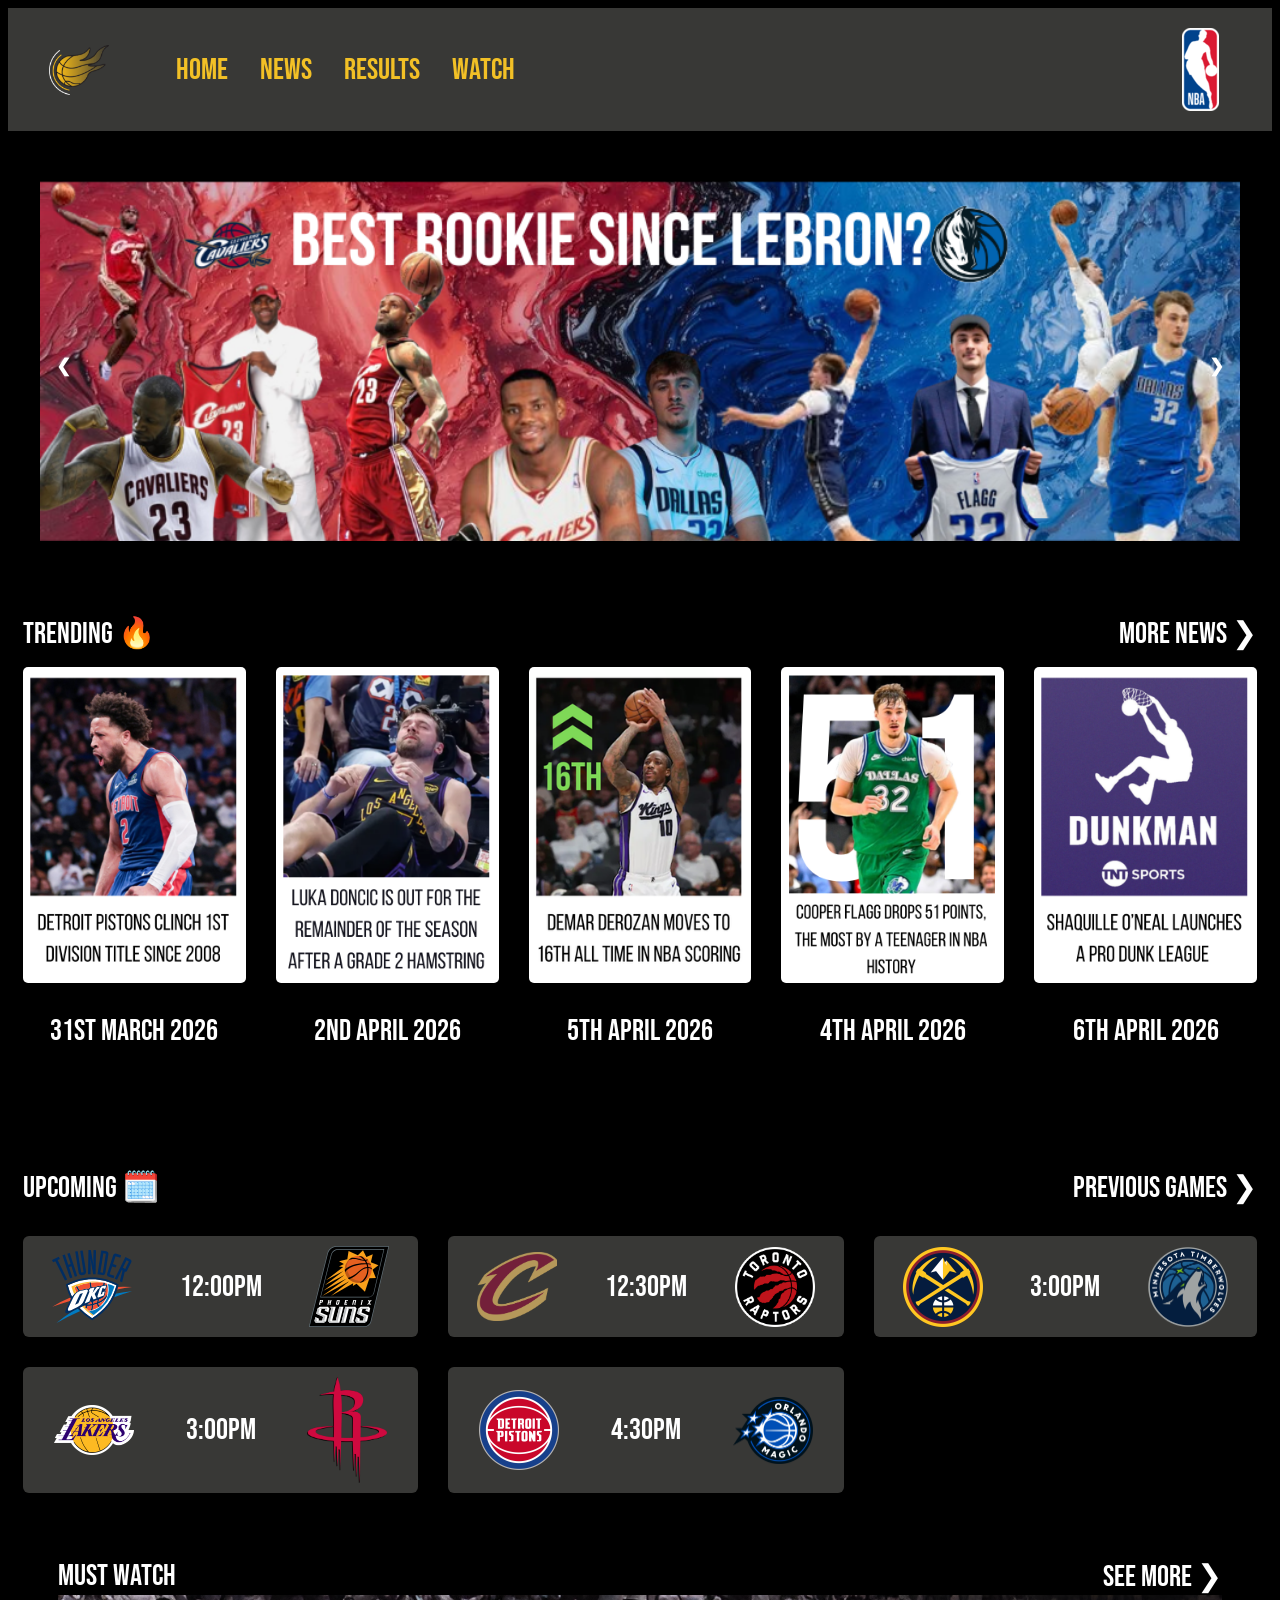
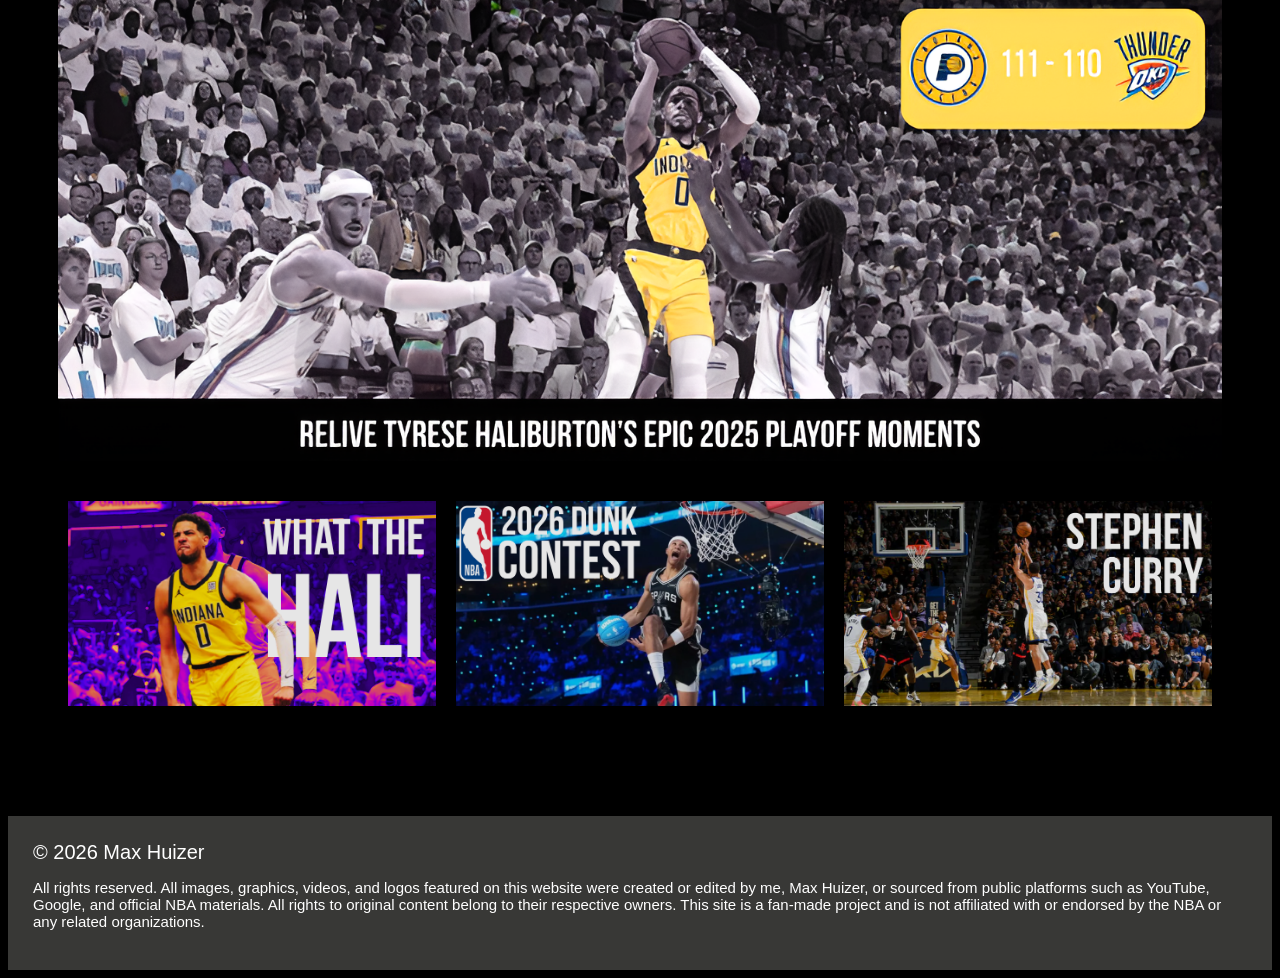
==== index.html @ 15a1193b "home page" ====
<!DOCTYPE html>
<html lang="en">
<head>
    <link rel="stylesheet" href="style.css">
    <meta charset="UTF-8">
    <meta name="viewport" content="width=device-width, initial-scale=1.0">
    <title>Max's basketball website</title>
    <link rel="icon" type="image/png" href="images/website logo.png">
    <link rel="preconnect" href="https://fonts.googleapis.com">
    <link rel="preconnect" href="https://fonts.gstatic.com" crossorigin>
    <link href="https://fonts.googleapis.com/css2?family=Bebas+Neue&display=swap" rel="stylesheet">
</head>
<body>


<div class="navbar">
  <div class="Logo1">
   <img src="images/website logo.png" alt="Website Logo">
  </div>

  <div class="navbarlinks">
  <ul>
  <li><a href="index.html">Home</a></li>

  <li class="dropdown">
  <a href="#" class="dropbtn">News</a>
  <div class="dropdown-content">
  <a href="News.html">Breaking News</a>
  <a href="trades.html">Trades</a>
  </div>
  </li>

  <li class="dropdown">
  <a href="#" class="dropbtn">Results</a>
  <div class="dropdown-content">
  <a href="Results.html">Final Scores</a>
  <a href="standings.html">Standings</a>
  </div>
 </li>

 <li class="dropdown">
  <a href="#" class="dropbtn">Watch</a>
  <div class="dropdown-content">
  <a href="highlights.html">Game highlights</a>
  <a href="player_highlights.html">Player Highlights</a>
  </div>
  </li>
  </ul>
  </div>

  <div class="nbalogo">
    <img src="images/NBA.png" alt="NBA Logo">
  </div>
</div>

<div class="home-container">

<div class="mySlides fade">
  <img src="images/Rookie.png" style="width:100%">
</div>

<div class="mySlides fade">
  <img src="images/wemby home slide.png" style="width:100%">
</div>

<div class="mySlides fade">
  <img src="images/HOF.png" style="width:100%">
</div>

<div class="mySlides fade">
  <img src="images/Garnett jersey.png" style="width:100%">
</div>

<div class="mySlides fade">
  <img src="images/expansion32.png" style="width:100%">
</div>

<div class="mySlides fade">
  <img src="images/mvp.png" style="width:100%">
</div>

<a class="prev" onclick="plusSlides(-1)">❮</a>
<a class="next" onclick="plusSlides(1)">❯</a>

</div>
<br>

  </div>

</div>

<div class="trending">
    <div class="trendingtitle">Trending 🔥</div>
    <div class="morenews"> <a href="News.html">More News ❯</a></div>
    
    <div class="newsthumbnail">
        <img src="images/Detroit 1 seed.png" alt="Detroit Pistons 1 seed">
        <p>31st March 2026</p>
    </div>
    <div class="newsthumbnail">
        <img src="images/Luka injury.png" alt="Luka Doncic injury">
        <p>2nd April 2026</p>
    </div>
    <div class="newsthumbnail">
        <img src="images/DeMar I say it the less I like it.png" alt="DeMar DeRozan">
        <p>5th April 2026</p>
    </div>
    <div class="newsthumbnail">
        <img src="images/cooperflagg51.png" alt="Cooper Flagg">
        <p>4th April 2026</p>
    </div>
    <div class="newsthumbnail">
        <img src="images/Shaq dunkman 2.png" alt="Dunkman">
        <p> 6th April 2026</p>
    </div>
</div>

<div class="upcoming">
<div class="upcomingtitle">Upcoming 🗓️</div>
<div class="ygames"> <a href="Results.html">Previous Games ❯</a></div>
<div class="game"><img src="images/nba logos/Oklahoma_City_Thunder.svg" alt="Oklahoma City Thunder"> 12:00pm<img src="images/nba logos/Phoenix_Suns_logo.svg" alt="Phoenix Suns"></div>
    <div class="game"><img src="images/nba logos/Cleveland_Cavaliers.png" alt="Cleveland Cavaliers"> 12:30pm <img src="images/nba logos/Toronto_Raptors.png" alt="Toronto Raptors"></div>
    <div class="game"><img src="images/nba logos/Denver_Nuggets.png" alt="Denver Nuggets"> 3:00pm <img src="images/nba logos/Minnesota_Timberwolves_logo.png" alt="Minnesota_Timberwolves_logo"></div>
    <div class="game"><img src="images/nba logos/Los_Angeles_Lakers_logo.png" alt="Los Angeles Lakers"> 3:00pm <img src="images/nba logos/Houston_Rockets.png" alt="Houston Rockets"></div>
    <div class="game"><img src="images/nba logos/detroit pistons.png" alt="Detroit Pistons"> 4:30pm<img src="images/nba logos/Orlando_Magic.png" alt="Orlando Magic"></div>
</div>

<div class="highlightscontainer">
  <div class="htitle">Must watch</div>
<div class="morehighlights"> <a href="highlights.html">See more ❯</a></div>

<div class="highlight">
  <img src="images/hali.png" alt="Tyrese Haliburton insane Playoffs moments">
</div>

<div class="highlight">
  <img src="images/steph3s.png" alt="Stephen Curry best threes">
</div>

<div class="highlight">
  <img src="images/dunk contest.png" alt="2026 NBA Dunk Contest">
</div>

<div class="homepagevideo">
  <a href="https://www.youtube-nocookie.com/embed/PaDENaigPfk?si=IVlh8VduiQ7e7Xqy" title="YouTube video player" frameborder="0" allow="accelerometer; autoplay; clipboard-write; encrypted-media; gyroscope; picture-in-picture; web-share" referrerpolicy="strict-origin-when-cross-origin" allowfullscreen; target="_blank">
   <img src="images/haliburton.png" alt="Haliburton Playoffs highlights">
   </iframe></a>
</div>

<div class="homepagevideo">
  <a href="https://www.youtube-nocookie.com/embed/eqE23UrYpec?si=MKEV_ARt_w5gJ5fR" title="YouTube video player" frameborder="0" allow="accelerometer; autoplay; clipboard-write; encrypted-media; gyroscope; picture-in-picture; web-share" referrerpolicy="strict-origin-when-cross-origin" allowfullscreen; target="_blank">
   <img src="images/2026 dunkcontest.png" alt="2026 NBA Dunk Contest Highlights">
   </iframe></a>
</div>

<div class="homepagevideo">
  <a href="https://www.youtube-nocookie.com/embed/imoPNnFE9mM?si=Vpugi-fD8RAX2qDs" title="hello" frameborder="0" allow="accelerometer; autoplay; clipboard-write; encrypted-media; gyroscope; picture-in-picture; web-share" referrerpolicy="strict-origin-when-cross-origin" allowfullscreen; target="_blank">
   <img src="images/Stephen Curry highlights.png" alt="Stephen Curry insane threes">
   </iframe></a>
</div>

</div>
    
<script>
let slideIndex = 1;
showSlides(slideIndex);

function plusSlides(n) {
  showSlides(slideIndex += n);
}

function currentSlide(n) {
  showSlides(slideIndex = n);
}

function showSlides(n) {
  let i;
  let slides = document.getElementsByClassName("mySlides");
  if (n > slides.length) {slideIndex = 1}    
  if (n < 1) {slideIndex = slides.length}
  for (i = 0; i < slides.length; i++) {
    slides[i].style.display = "none";  
  }
  slides[slideIndex-1].style.display = "block";  
}
</script>

<script>
let highlightIndex = 0;
showHighlightSlides();

function showHighlightSlides() {
  let i;
  let slides = document.getElementsByClassName("highlight");

  for (i = 0; i < slides.length; i++) {
    slides[i].style.display = "none";  
  }

  highlightIndex++;
  if (highlightIndex > slides.length) {
    highlightIndex = 1;
  }

  slides[highlightIndex - 1].style.display = "block";  

  setTimeout(showHighlightSlides, 3000);
}
</script>

  <footer> 
    <h>© 2026 Max Huizer</h>
    <p>
    All rights reserved. All images, graphics, videos, and logos featured on this website were created 
    or edited by me, Max Huizer, or sourced from public platforms such as YouTube, Google, and official
    NBA materials. All rights to original content belong to their respective owners. This site is a 
    fan-made project and is not affiliated with or endorsed by the NBA or any related organizations.
     </p>
</footer>
  
</body>
</html>
---- style.css ----
body {
  background-color: black;
  color: white;
  font-family: 'Bebas Neue', sans-serif;
  font-size:20px;
}


.navbar{
  display: grid;
  background-color: #383836;
  grid-template-columns: 1fr 8fr 1fr;
  padding: 10px;
  gap: 10px;
  align-items:center;
}

.navbar div{
  padding: 10px;
  font-size: 30px;
  text-align: center;
  align-items: center;
}

.container2{
  display: grid;
  grid-template-columns: 1fr 4fr 1fr;
  grid-template-rows: auto auto auto;
}

.container2 div{
  font-size: 30px;
  text-align: center;
}

.Logo1{
grid-column: span 1;
}

.Logo1 img {
  width:auto;
  height:50px;
}

.navbarlinks {
grid-column: span 1;
}


.nbalogo {
  padding:16px 14px;
  grid-column: span 1;
}

.nbalogo img {
width:auto;
height:60%;
}

ul {
  list-style-type: none;
  margin: 0;
  padding: 0;
  background-color: #333333;
}

ul li {
  float: left;
}
ul li a {
  display: block;
  color: #f2c026;
  text-align: center;
  padding: 14px 16px;
  text-decoration: none;
}

ul li a:hover {
  background-color: #111111;
}

.lefttexts {
  grid-column: span 1;
  padding: 0;
  margin: 0;
  text-align: right;
}

.lefttexts img {
  width: 100%;
  height: auto;
}

.lefttexts p {
  margin: 5px 0;
}

.bigimage {
  grid-column: span 1;
  padding: 10px;
  margin: 0;
  text-align: center;
}

.bigimage img {
  width: 100%;
  height: auto;
}

.bigimage p {
  margin: 5px 0;
}

.righttexts {
  grid-column: span 1;
  padding: 0;
  margin: 0;
  text-align: center;
}

.righttexts img {
  width: 100%;
  height: 100%;
}

.righttexts p {
  margin: 10px 0;
}

.Bam {
grid-column: span 1;
grid-row: span 2;
}

.Bam img {
  width:100%;
  height: auto;
  object-fit:cover;
}

.JT {
grid-column: span 1;
}

.JT img {
  width: 100%;
  height: auto;
}

.expansion img {
  width: 100%;
  height: auto;
}

.expansion {
grid-column: span 1;
}

.newsimage img {
  width: 300px;
  height: auto;
}

.newsimage {
grid-column: span 1;
}

.newstext p{
font-size: 30px;
margin-bottom:5px;
margin-top:0px;
color:#f2c026;
}


.slideshow-container {
    width: auto;
    padding: 10px;
}

.mySlides {
    display: none;
}

.games-container {
    display: grid;
    grid-template-columns: auto auto auto;
    gap: 10px;
}

.Playoffs {
    text-align: center;
    font-size: 28px;
    margin-bottom: 30px;
}

.Playoffs img {
width:15%;
height:auto;
}

.Playin {
    text-align: center;
    font-size: 28px;
    margin-bottom: 30px;
}

.Playin img {
width:30%;
height:auto;
}

.game {
    display: grid;
    grid-template-columns: auto auto auto;
    align-items: center;
    justify-items: center;
    gap: 10px;
    padding: 10px;
    background-color: #383836;
    border-radius: 6px;
    font-size: 25px;
}

.games-container img {
    width: 80px;
    height: auto;
}

.date-bar {
    display: flex;
    justify-content: center;
    align-items: center;
    gap: 20px;
    margin-bottom: 10px;
}

.prev {
    cursor: pointer;
    font-size: 30px;
    user-select: none;
}

.prev:hover{
cursor:pointer;
color:#f2c026;
}

.next:hover{
cursor:pointer;
color:#f2c026;
}

.next {
    cursor: pointer;
    font-size: 30px;
    user-select: none;
}

.trade {
  font-size: 5px;
  grid-column: span 1;
  border-radius: 5px;
}

.NBATrades img{
  width:100%;
  height:auto;
}

.tradetitle {
  grid-column: span 2;
  
}

.gamevideo {
  grid-column:span 1;
  padding:3px;
}

.gamevideo:hover {
background-color:white;
padding:3px;
}

.videos img {
  height:auto;
  width:100%;
}

.Highlight_title p {
 margin: 10px;
}

.videos{
  display: grid;
  grid-template-columns: 1fr 1fr 1fr;
}

.videos div{
  font-size: 30px;
  text-align: left;
  margin:10px;
}

.videos video{
  width:410px;
  height:auto;
}

.Highlight_title {
  display:grid;
  grid-template-columns: auto;
}

.Highlight_title div{
  text-align: center;
  font-size: 30px;
}

.tradelogo img{
width:25px;
height:auto;
}

.NBATrades{
display: grid;
grid-template-columns: auto auto;
padding: 10px;
gap: 10px;
}

.NBATrades div{
  justify-content: space-between;
  padding: 10px;
  font-size: 30px;
  text-align: center;
}

.NEWS1 {
  display: grid;
  grid-template-columns: 3fr 1fr; 
  gap: 10px;
  margin:25px;
}

.NEWS1 div{
  font-size: 30px;
  text-align: left;
  margin:10px;
}

.NEWS2 {
  display:grid;
  grid-template-columns: 1fr 3fr;
  margin:35px;
}

.NEWS2 div {
  text-align: left;
  margin:10px;
}


footer {
  background-color: #383836;
  padding:25px;
  font-family: Arial, Helvetica, sans-serif;
  text-align:left;
  margin-top: 100px;
  margin-left:0px;
}

footer p {
  font-size:15px;
}

.mySlides {display: none}
img {vertical-align: middle;}


.home-container {
  max-width: 1200px;
  position: relative;
  margin-top:50px;
  margin: 50px auto;
}

.home-container .prev {
  position: absolute;
  top: 50%;
  padding: 16px;
  margin-top: -22px;
  color: white;
  font-weight: bold;
  font-size: 18px;
  transition: 0.6s ease;
  border-radius: 0 3px 3px 0;
  user-select: none;
}

.home-container .next {
  position: absolute;
  top: 50%;
  padding: 16px;
  margin-top: -22px;
  color: white;
  font-weight: bold;
  font-size: 18px;
  transition: 0.6s ease;
  border-radius: 0 3px 3px 0;
  user-select: none;
}

.home-container .prev {
  left: 0;
}

.home-container .next {
  right: 0;
}

.fade {
  animation-name: fade;
  animation-duration: 1.5s;
}


@keyframes fade {
  from {opacity: .4} 
  to {opacity: 1}
}

.trending {
  display: grid;
  grid-template-columns: 1fr 1fr 1fr 1fr 1fr;
  text-align:center;
  margin-bottom:60px;
}

.trending div{
  font-size: 30px;
  margin:15px;
  margin-top:0px;
}

.trendingtitle {
grid-column:span 3;
text-align:left;
margin-bottom:0px;
}

.morenews {
  grid-column:span 2;
  text-align:right;
  cursor:pointer;
  margin-bottom:0px;
}

.newsthumbnail img{
    width:100%;
    height:auto;
    border-radius:5px;
}

 a {
  color:white;
  text-decoration:none;
}

 a:hover{
color:#f2c026;
}

.upcoming {
  display: grid;
  grid-template-columns: auto auto auto;
  text-align:center;
}

.upcoming div{
  font-size: 30px;
  margin:15px;
}

.upcomingtitle {
  grid-column:span 1;
  text-align:left;
}

.ygames {
  grid-column:span 2;
  text-align:right;
}

.game img {
    width: 80px;
    height: auto;
}

.highlightscontainer {
  display:grid;
  grid-template-columns: 1fr 1fr 1fr;
  margin:50px;
}

.highliightscontainer div {
  margin:5px;
}


.highlightscontainer img{
  height:auto;
  width:100%;
}

.highlight {
 grid-column: span 3;
}

.homepagevideo {
  grid-column: span 1;
  margin:10px;
  margin-top:40px;
}

.homepagevideo img {
  height:auto;
  width:100%;
  opacity:90%;
}


.htitle {
  grid-column: span 2;
  text-align:left;
  font-size:30px;
}

.morehighlights {
  grid-column:span 1;
  text-align:right;
  font-size:30px;
}

.highlight {
  display:none;
  animation-name: fade;
  animation-duration: 1.5s;
}

.dropbtn {
  padding: 14px 16px;
  display: inline-block;
  text-decoration: none;
}

.dropdown {
  position: relative;
}

.dropdown-content {
  display: none;
  position: absolute;
  background-color: #333333;
  min-width: 100px;
  box-shadow: 0px 8px 16px 0px rgba(0,0,0,0.2);
  z-index: 1000;
}

.dropdown-content a {
  color: #ffffff;
  padding: 12px 16px;
  text-decoration: none;
  display: block;
  text-align:left;
}

.dropdown-content a:hover {
  color: #f2c026;
}

.dropdown:hover .dropdown-content {
  display: block;
}

.dropdown:hover .dropbtn {
  background-color: #111111;
}

.playerhighlights {
  display: grid;
  grid-template-columns: auto auto auto auto auto;
  margin-right:10px;
  margin-left:10px;
}

.playerhighlights div {
  font-size: 30px;
  text-align: center;
  margin:5px;
  margin-top:3px;
}

.playervideo {
  grid-column: span 1;
  padding:3px;
}

.playervideo:hover {
  background-color:white;
  padding:3px;
}

.playervideo img {
  width:100%;
  height:auto;
}

.playertitle {
  grid-column: span 5;
}

.playertitle p {
  font-size: 30px;
}

.tab {
  overflow: hidden;
  background-color: black;
  margin-top:10px;
}

.tab button {
  font-family: 'Bebas Neue', sans-serif;
  float: left;
  border: none;
  outline: white;
  background-color:black;
  cursor: pointer;
  padding: 14px 16px;
  transition: 0.3s;
  font-size: 30px;
  color:white;
}

.tab button:hover {
  background-color: #383838;
}

.tab button.active {
  color:#f2c026;
}

.tabcontent {
  display: none;
  padding: 6px 12px;
  border-top: none;
}

.tabcontent img {
  max-width:100%;
  height:auto;
}
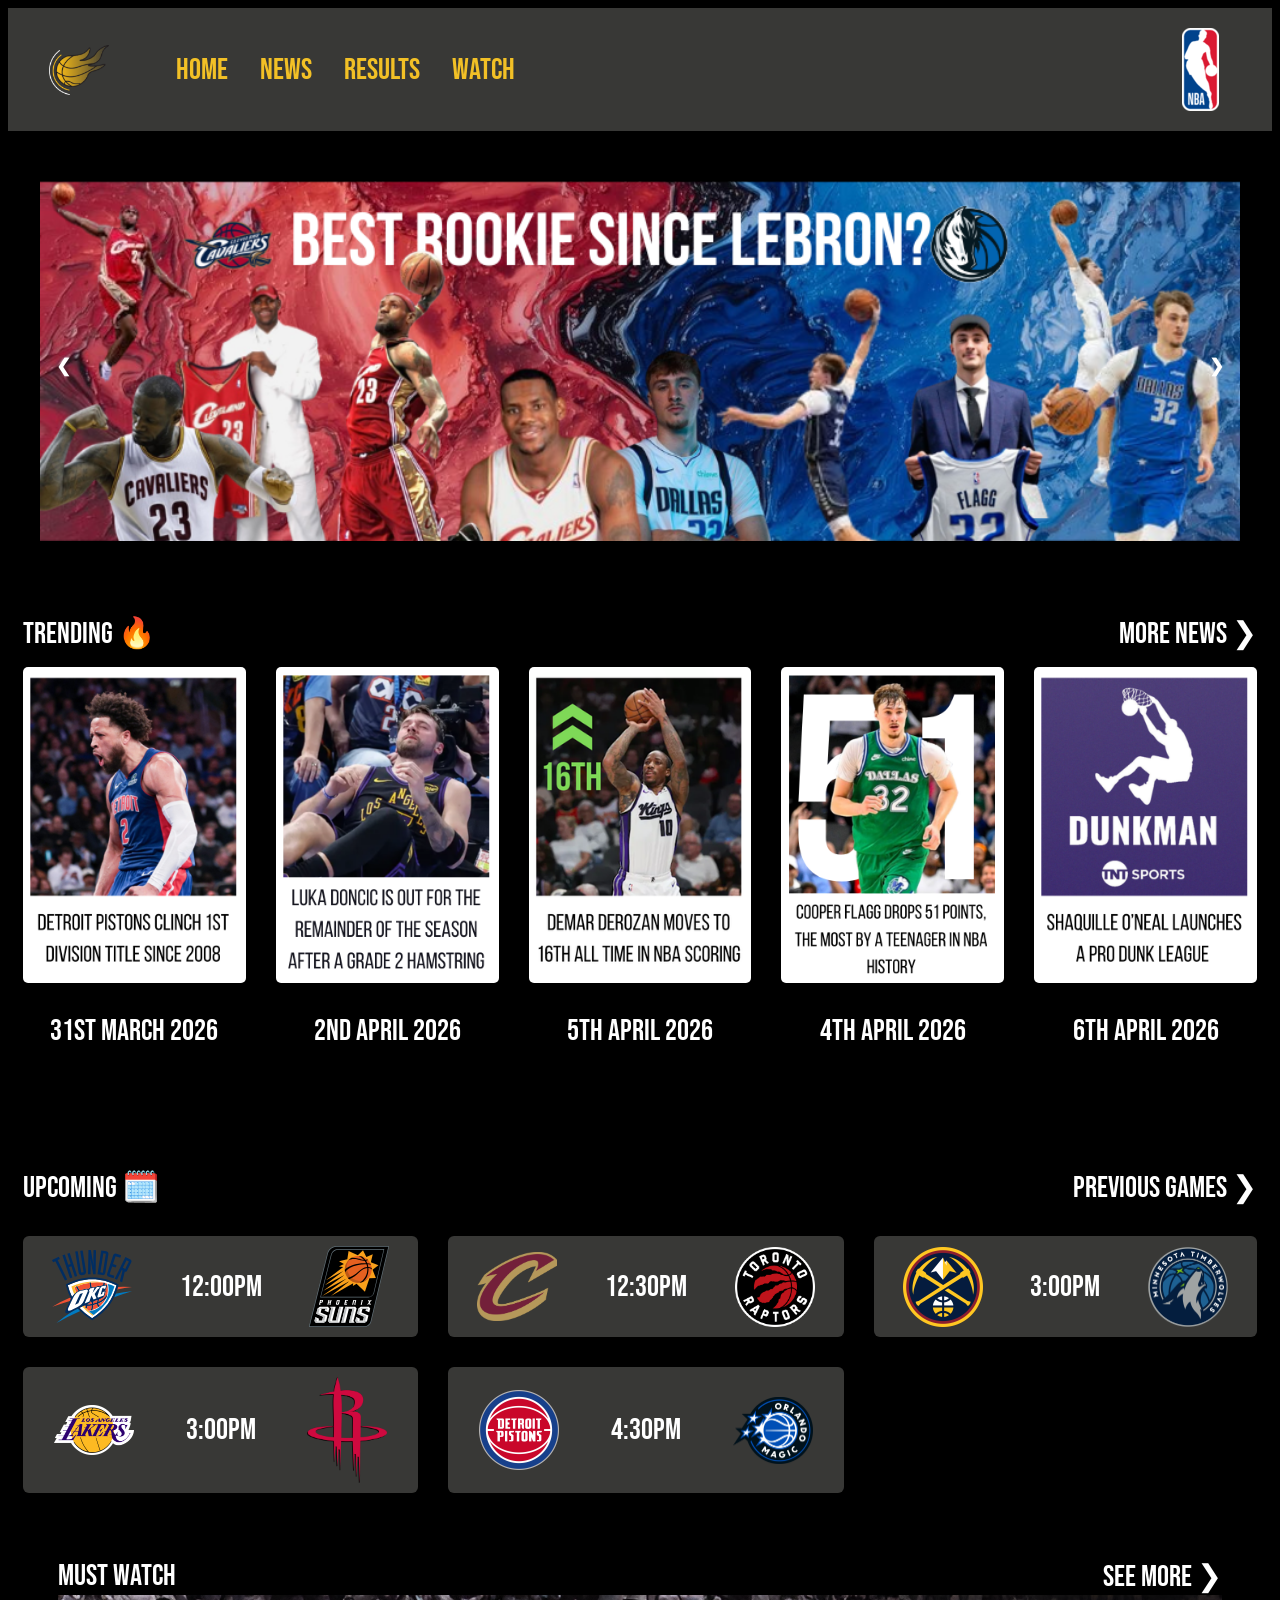
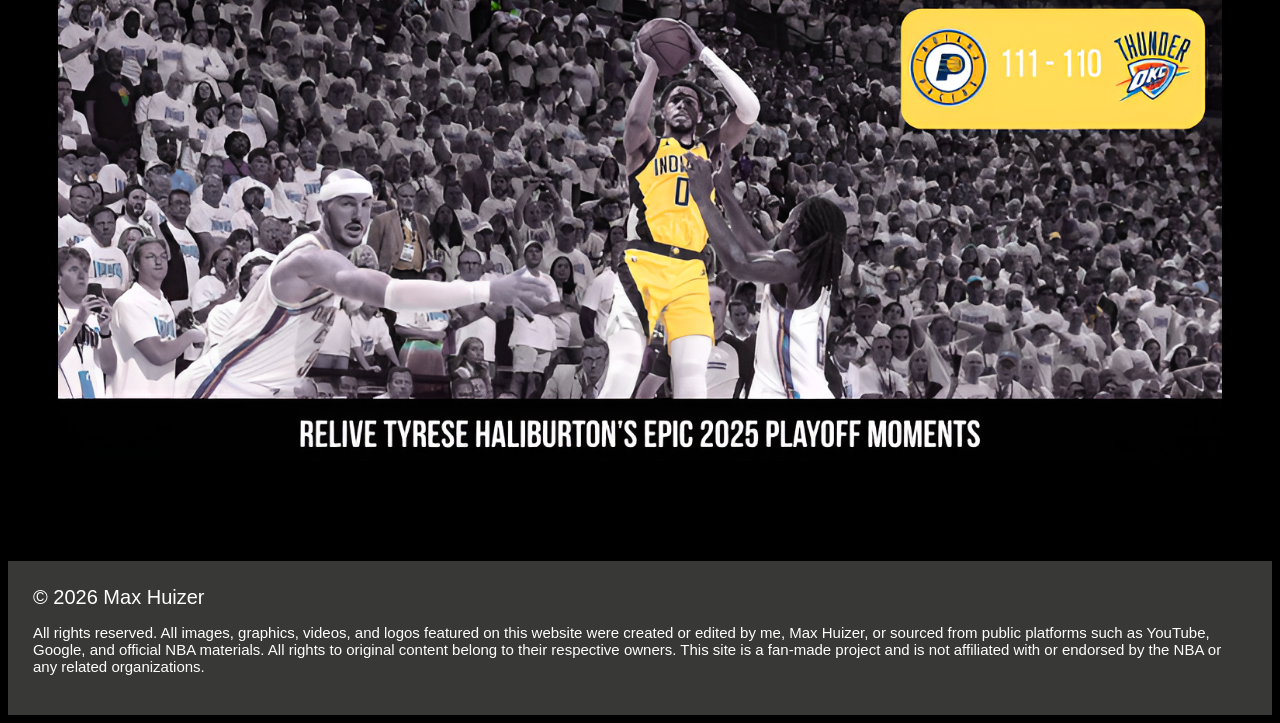
==== commit 4bd9837e: "Apr 21, 2026, 4:03 AM" ====
--- a/index.html
+++ b/index.html
@@ -68,10 +68,6 @@
 </div>
 
 <div class="mySlides fade">
-  <img src="images/Garnett jersey.png" style="width:100%">
-</div>
-
-<div class="mySlides fade">
   <img src="images/expansion32.png" style="width:100%">
 </div>
 
@@ -141,23 +137,6 @@
   <img src="images/dunk contest.png" alt="2026 NBA Dunk Contest">
 </div>
 
-<div class="homepagevideo">
-  <a href="https://www.youtube-nocookie.com/embed/PaDENaigPfk?si=IVlh8VduiQ7e7Xqy" title="YouTube video player" frameborder="0" allow="accelerometer; autoplay; clipboard-write; encrypted-media; gyroscope; picture-in-picture; web-share" referrerpolicy="strict-origin-when-cross-origin" allowfullscreen; target="_blank">
-   <img src="images/haliburton.png" alt="Haliburton Playoffs highlights">
-   </iframe></a>
-</div>
-
-<div class="homepagevideo">
-  <a href="https://www.youtube-nocookie.com/embed/eqE23UrYpec?si=MKEV_ARt_w5gJ5fR" title="YouTube video player" frameborder="0" allow="accelerometer; autoplay; clipboard-write; encrypted-media; gyroscope; picture-in-picture; web-share" referrerpolicy="strict-origin-when-cross-origin" allowfullscreen; target="_blank">
-   <img src="images/2026 dunkcontest.png" alt="2026 NBA Dunk Contest Highlights">
-   </iframe></a>
-</div>
-
-<div class="homepagevideo">
-  <a href="https://www.youtube-nocookie.com/embed/imoPNnFE9mM?si=Vpugi-fD8RAX2qDs" title="hello" frameborder="0" allow="accelerometer; autoplay; clipboard-write; encrypted-media; gyroscope; picture-in-picture; web-share" referrerpolicy="strict-origin-when-cross-origin" allowfullscreen; target="_blank">
-   <img src="images/Stephen Curry highlights.png" alt="Stephen Curry insane threes">
-   </iframe></a>
-</div>
 
 </div>
     
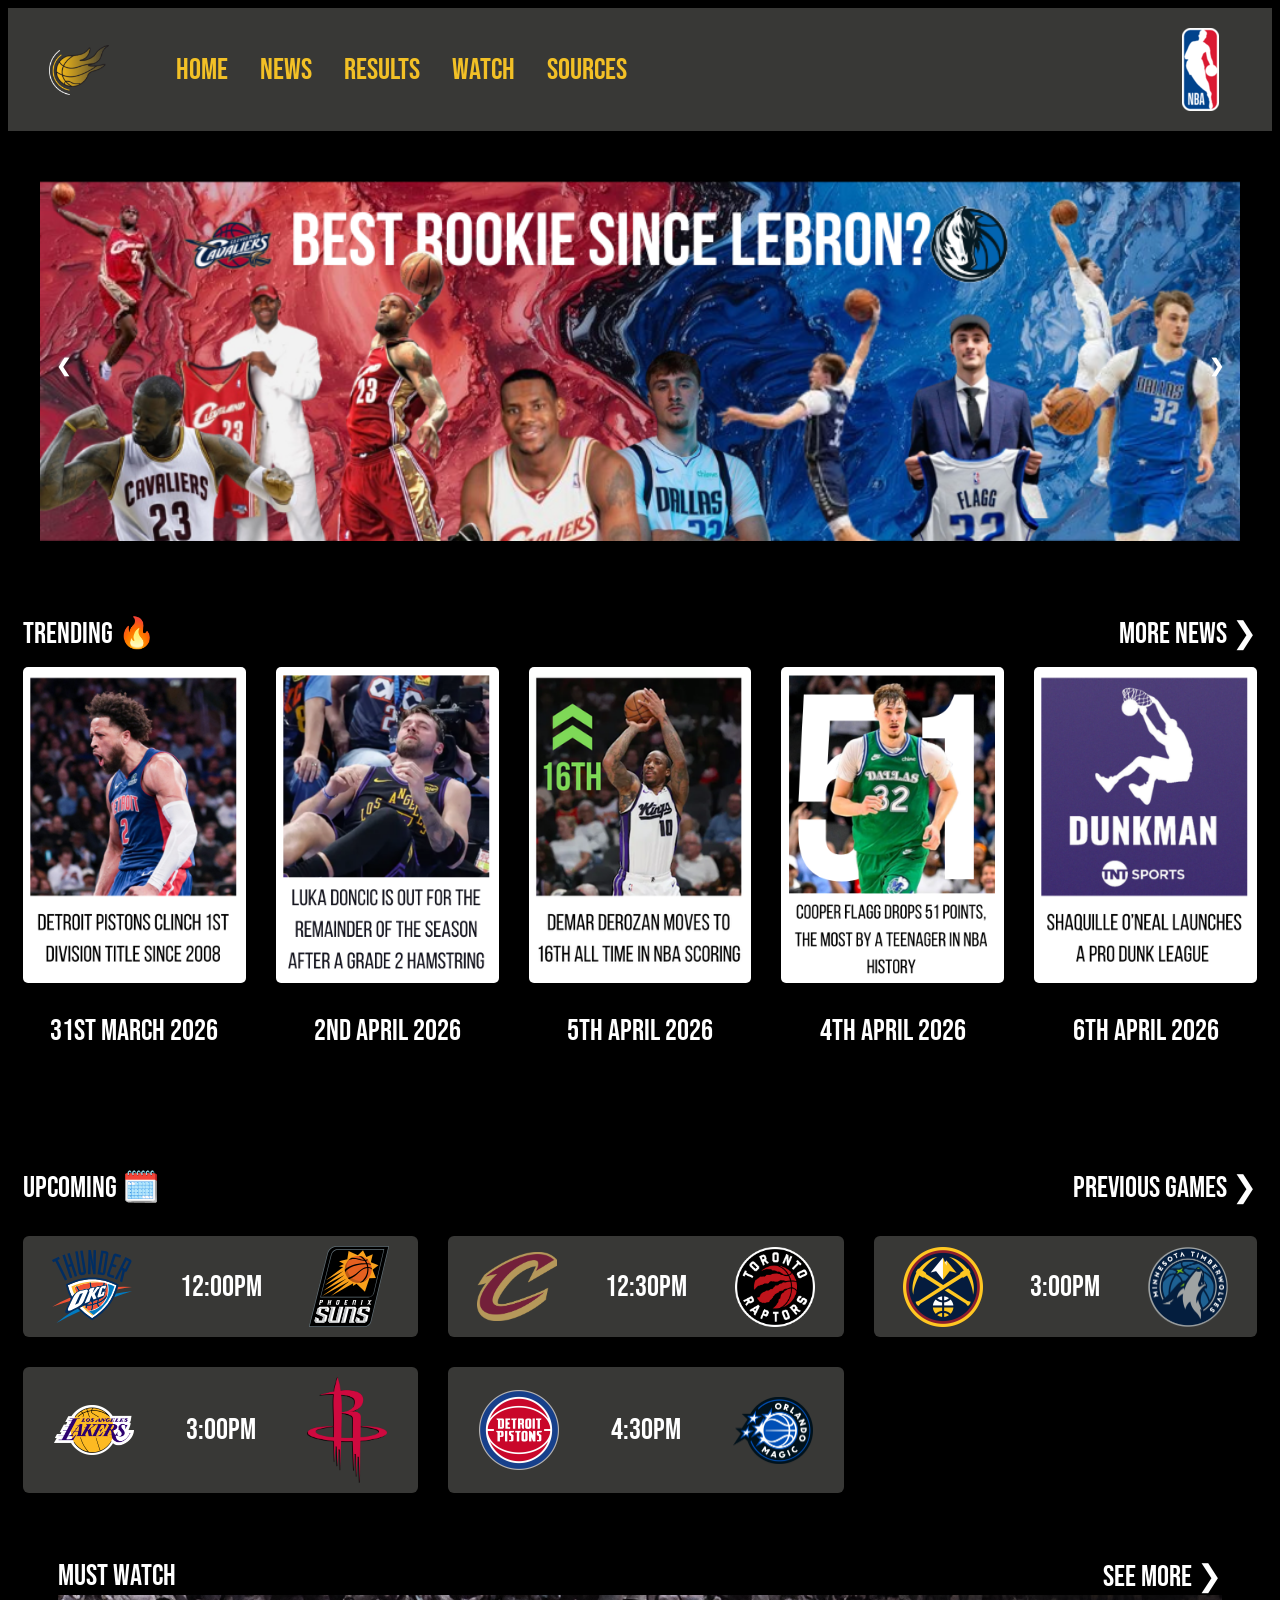
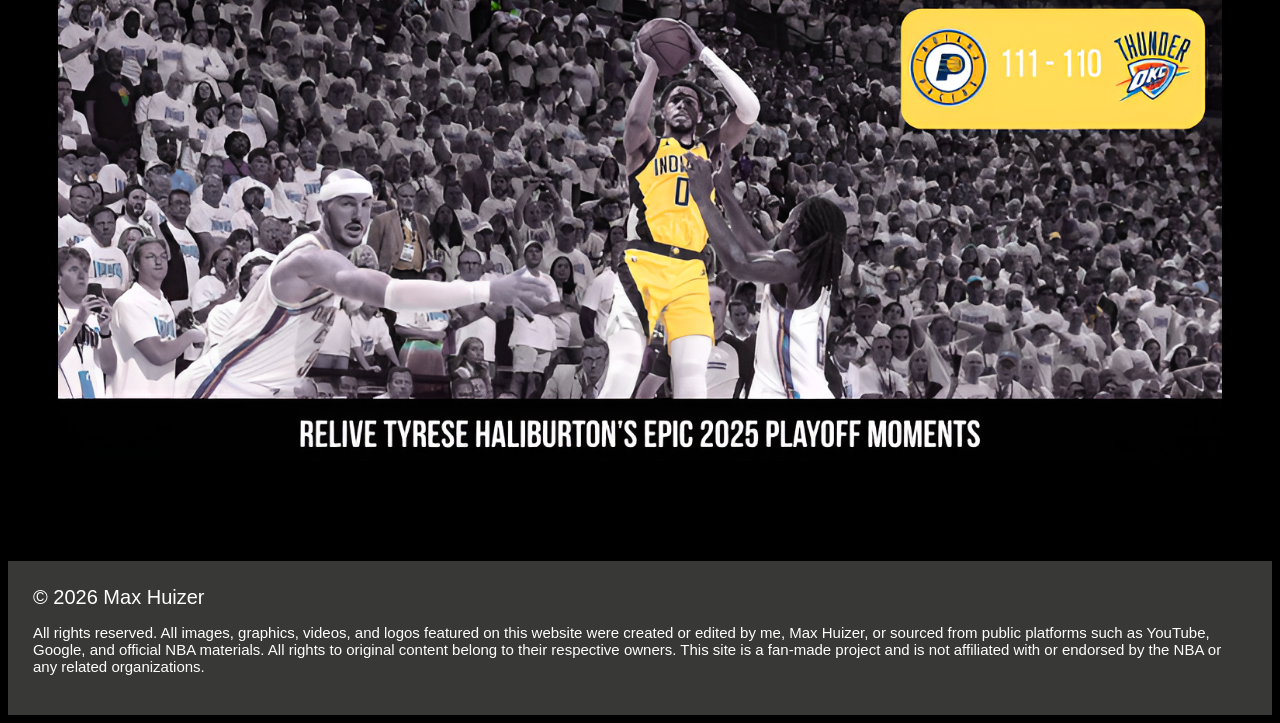
==== commit b0c1d559: "Apr 22, 2026, 12:00 AM" ====
--- a/index.html
+++ b/index.html
@@ -15,8 +15,8 @@
 
 <div class="navbar">
   <div class="Logo1">
-   <img src="images/website logo.png" alt="Website Logo">
-  </div>
+  <img src="images/website logo.png" alt="Website Logo">
+</div>
 
   <div class="navbarlinks">
   <ul>
@@ -45,6 +45,8 @@
   <a href="player_highlights.html">Player Highlights</a>
   </div>
   </li>
+
+  <li><a href="sources.html">Sources</a></li>
   </ul>
   </div>
 
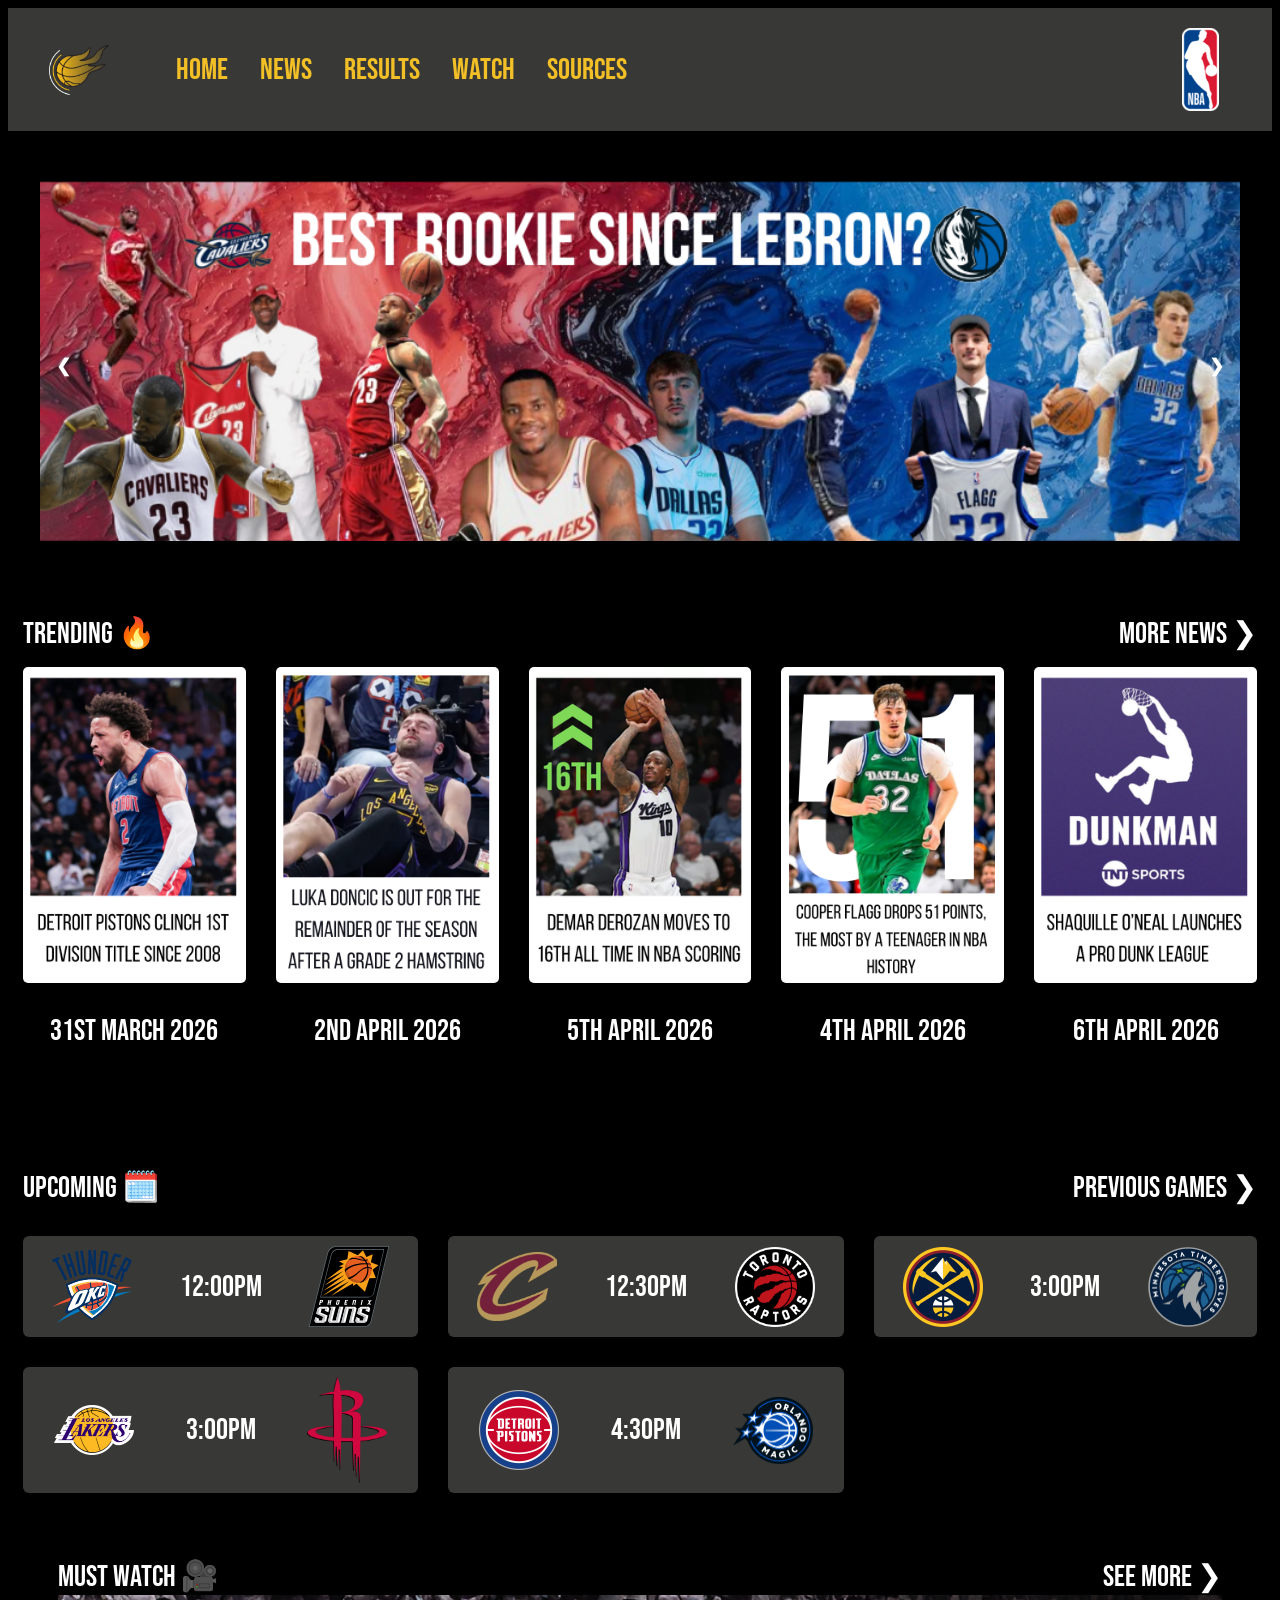
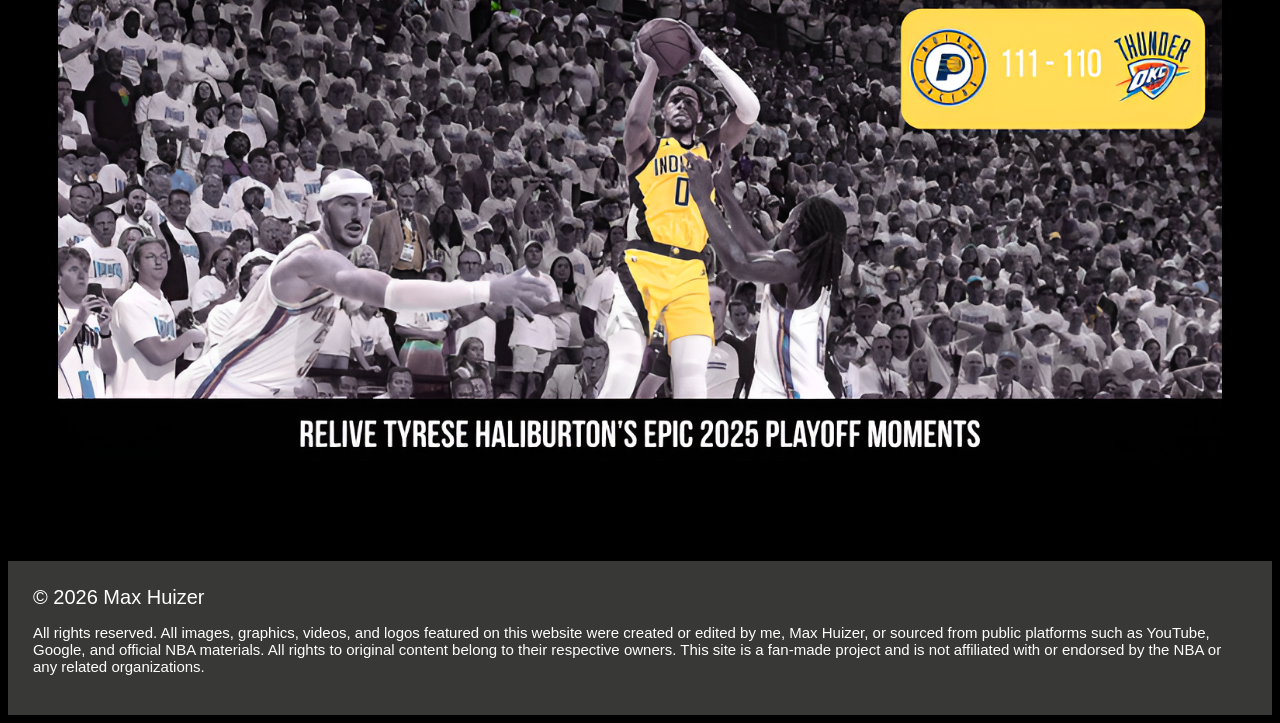
==== commit d716a7fa: "Apr 23, 2026, 12:58 AM" ====
--- a/index.html
+++ b/index.html
@@ -124,7 +124,7 @@
 </div>
 
 <div class="highlightscontainer">
-  <div class="htitle">Must watch</div>
+  <div class="htitle">Must watch 🎥</div>
 <div class="morehighlights"> <a href="highlights.html">See more ❯</a></div>
 
 <div class="highlight">
--- a/style.css
+++ b/style.css
@@ -661,4 +661,40 @@
 .tabcontent img {
   max-width:100%;
   height:auto;
-}+}
+
+.sources {
+  display:grid;
+  grid-template-columns: 1fr 3fr;
+  margin:35px;
+}
+
+.sources div {
+  text-align: left;
+  margin:10px;
+}
+
+.sourceimage img {
+  width: 300px;
+  height: auto;
+}
+
+.sourceimage {
+grid-column: span 1;
+}
+
+.sourcetext p{
+font-size: 30px;
+margin-bottom:5px;
+margin-top:0px;
+color:darkblue;
+}
+
+.sourcetext a{
+font-size: 30px;
+margin-bottom:5px;
+margin-top:0px;
+color:darkblue;
+text-decoration: underline;
+font-family: Arial, Helvetica, sans-serif;
+}
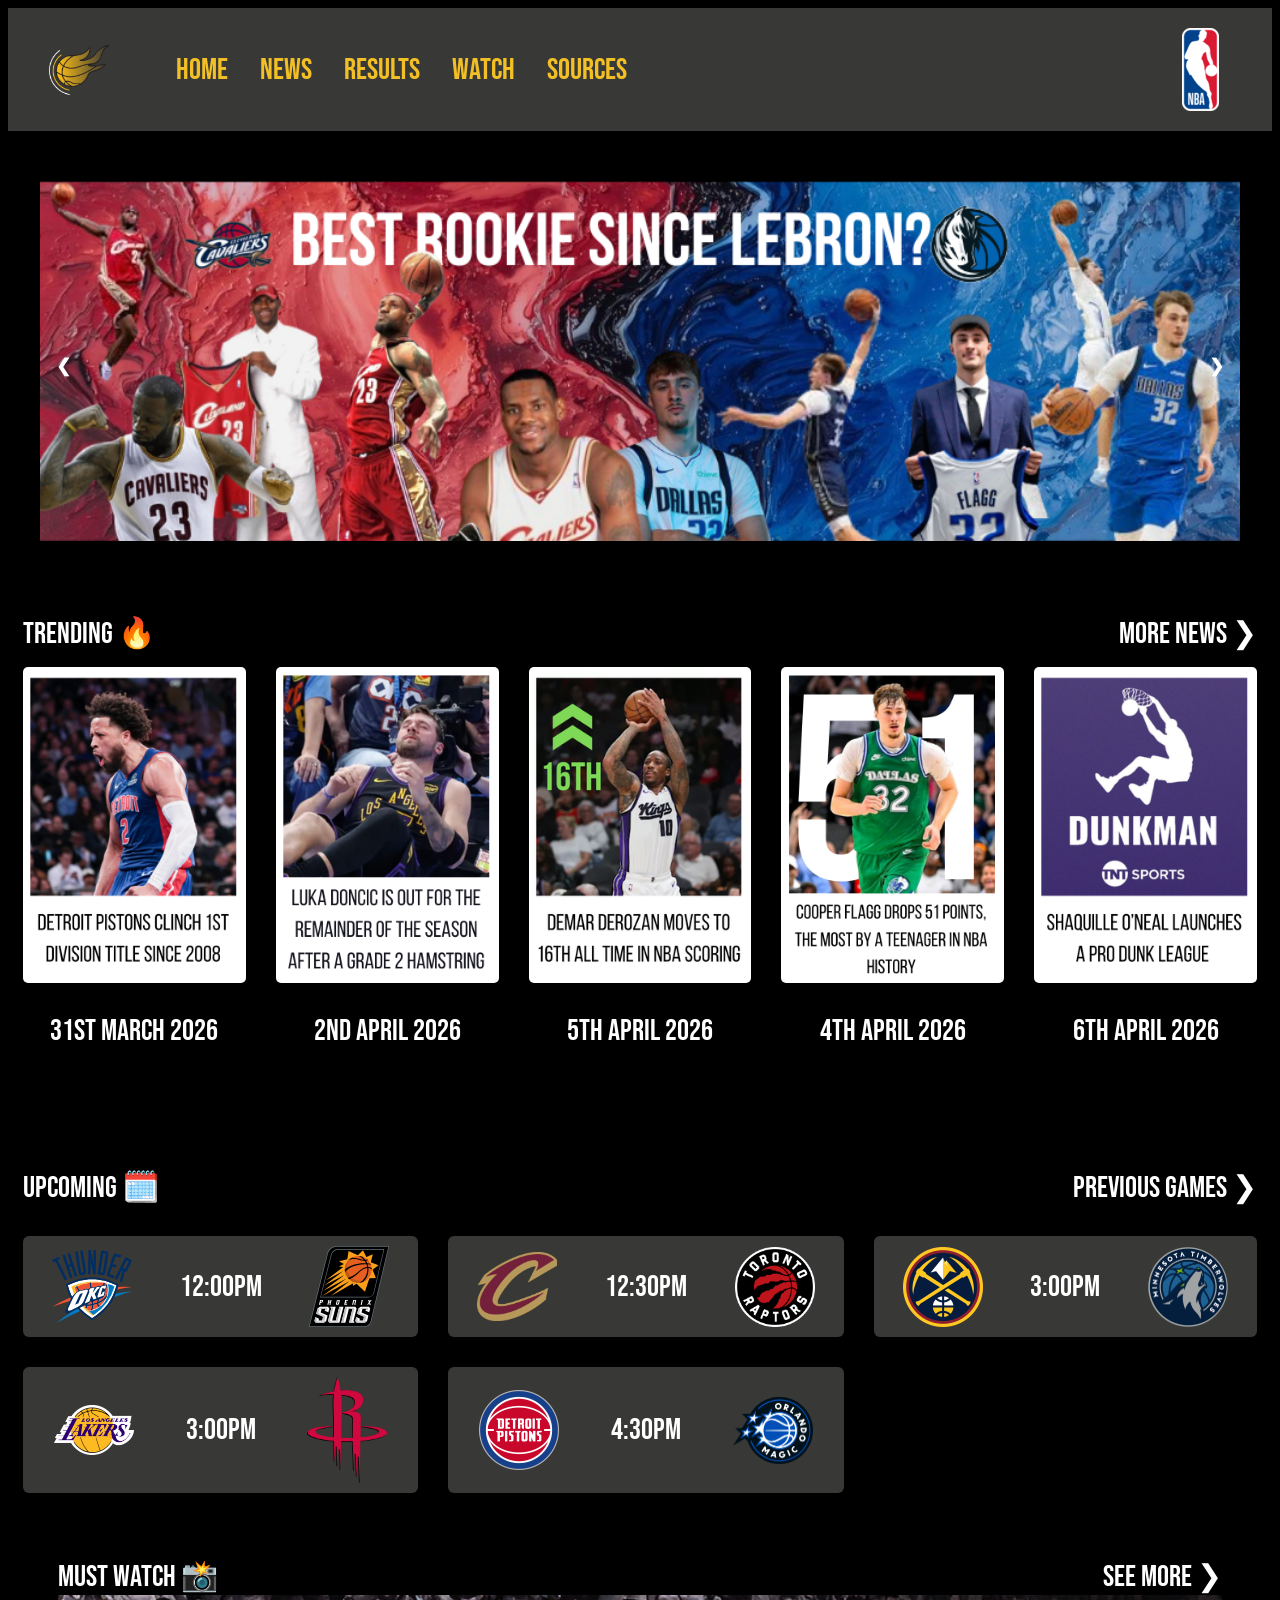
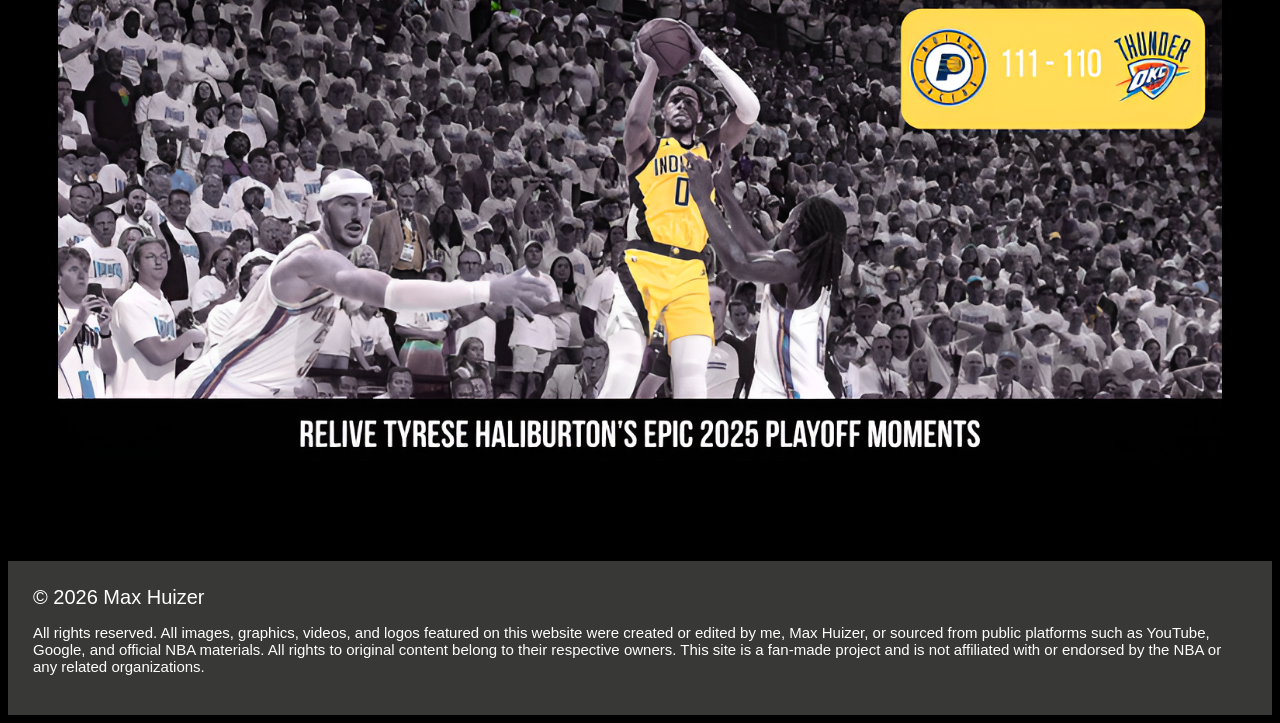
==== commit 93bbb51f: "Apr 23, 2026, 12:59 AM" ====
--- a/index.html
+++ b/index.html
@@ -124,7 +124,7 @@
 </div>
 
 <div class="highlightscontainer">
-  <div class="htitle">Must watch 🎥</div>
+  <div class="htitle">Must watch 📸</div>
 <div class="morehighlights"> <a href="highlights.html">See more ❯</a></div>
 
 <div class="highlight">
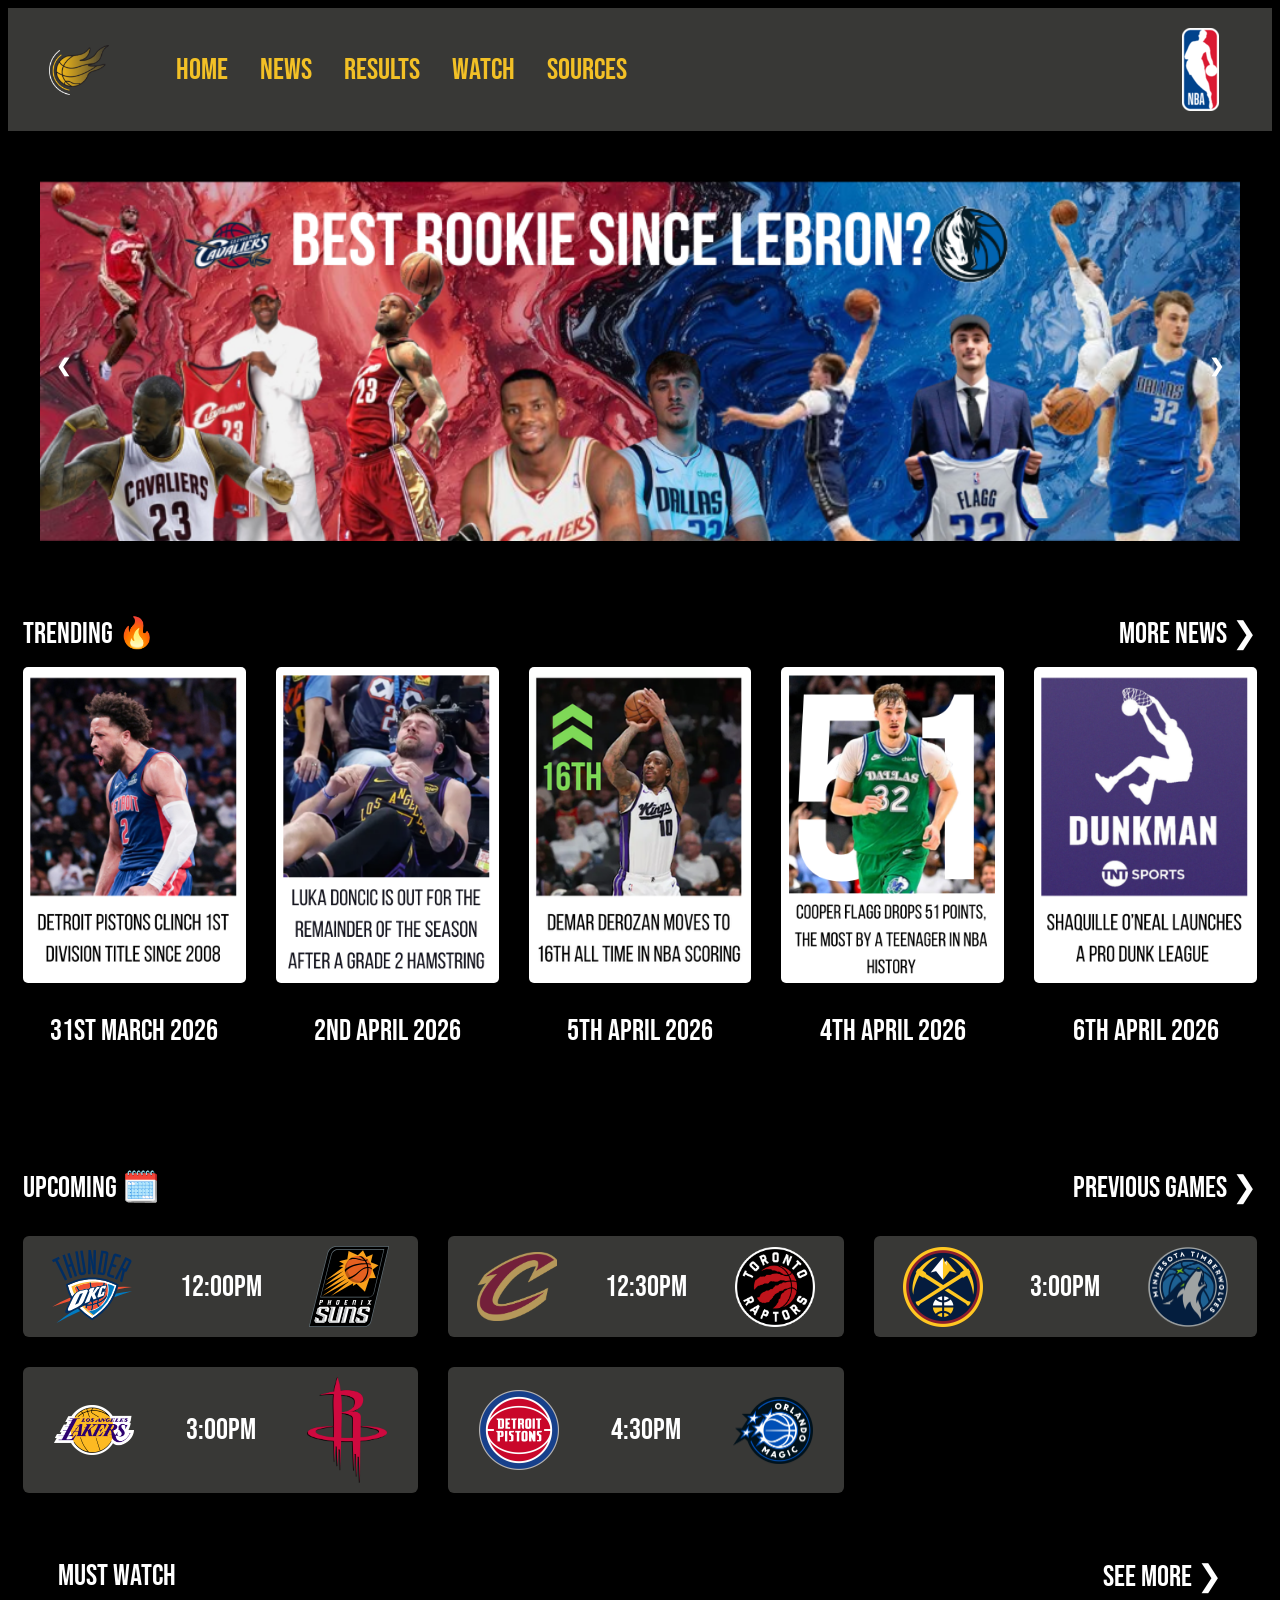
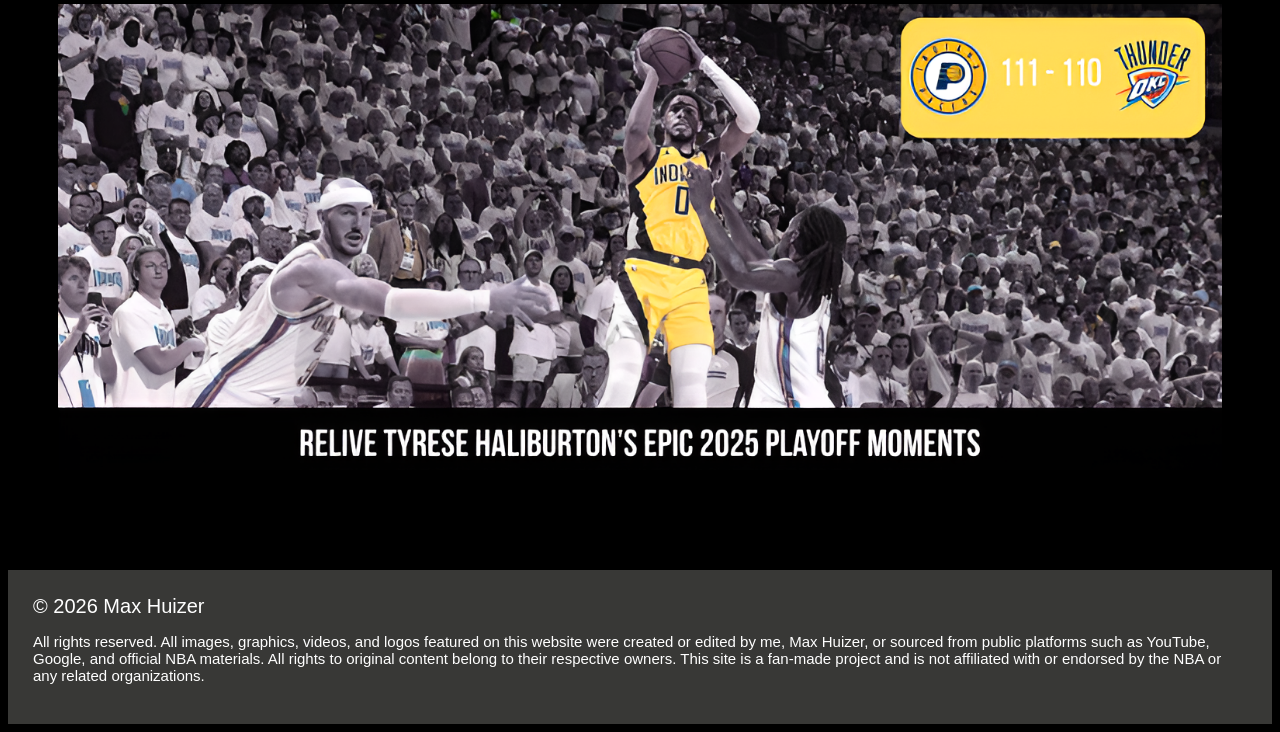
==== commit 33592290: "Apr 23, 2026, 1:03 AM" ====
--- a/index.html
+++ b/index.html
@@ -124,7 +124,7 @@
 </div>
 
 <div class="highlightscontainer">
-  <div class="htitle">Must watch 📸</div>
+  <div class="htitle">Must watch</div>
 <div class="morehighlights"> <a href="highlights.html">See more ❯</a></div>
 
 <div class="highlight">
--- a/style.css
+++ b/style.css
@@ -535,6 +535,7 @@
   grid-column: span 2;
   text-align:left;
   font-size:30px;
+  margin-bottom:10px;
 }
 
 .morehighlights {
